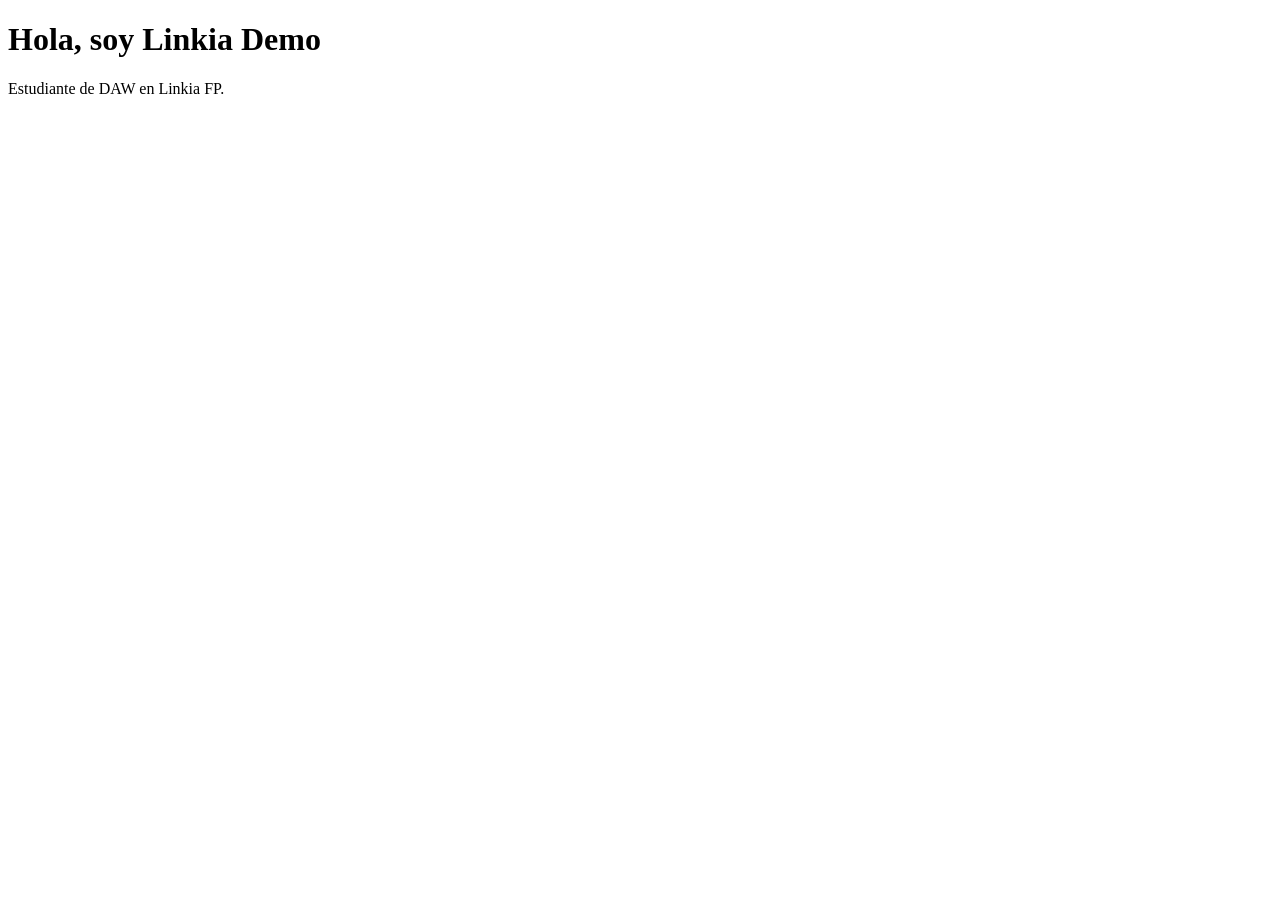
==== index.html @ 184da24e "Añade página inicial y README" ====
<!doctype html>
<html lang="es">
  <head>
    <meta charset="utf-8" />
    <title>Mi portfolio</title>
  </head>
  <body>
    <h1>Hola, soy Linkia Demo</h1>
    <p>Estudiante de DAW en Linkia FP.</p>
  </body>
</html>
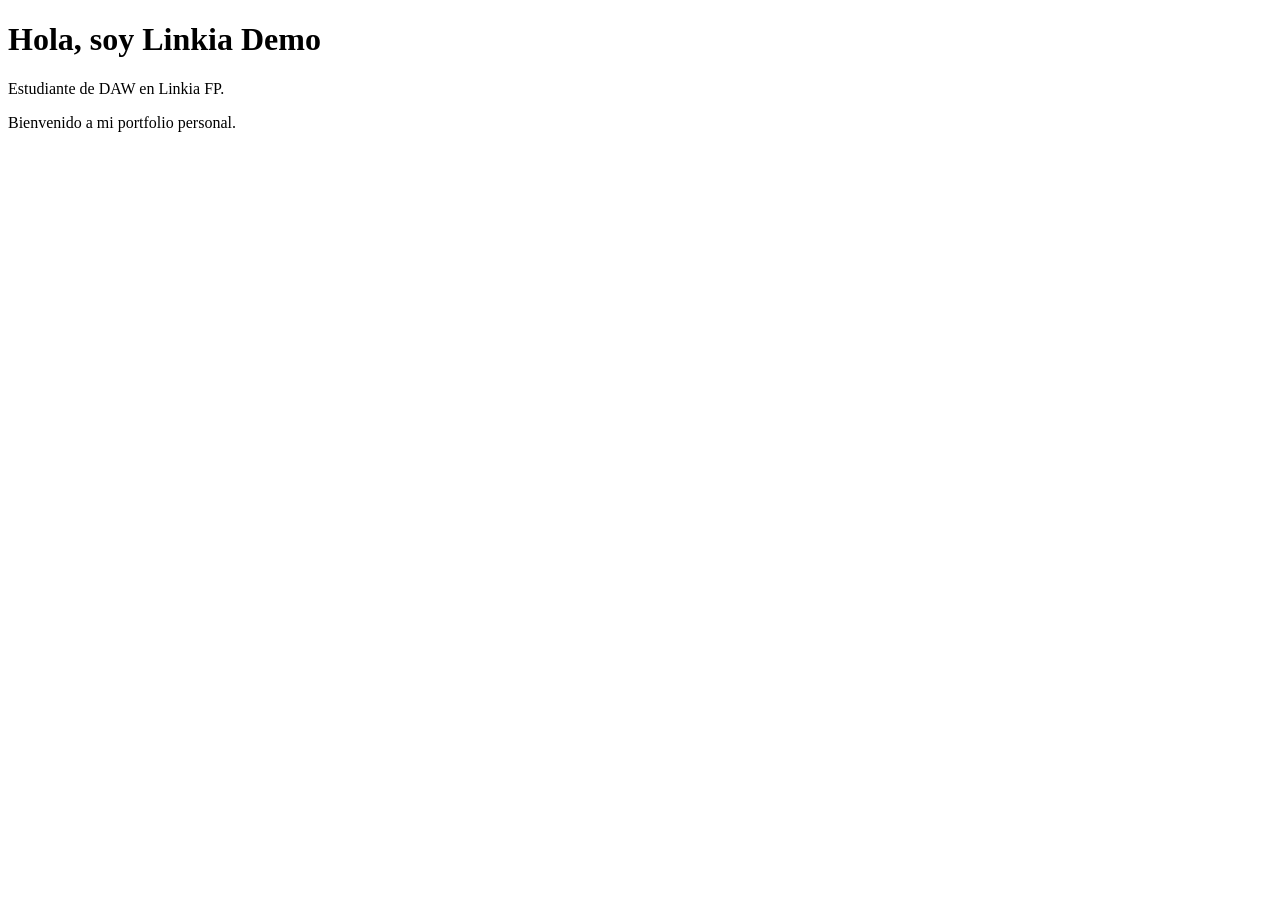
==== commit d34a32bb: "Añade un texto de bienvenida" ====
--- a/index.html
+++ b/index.html
@@ -7,5 +7,6 @@
   <body>
     <h1>Hola, soy Linkia Demo</h1>
     <p>Estudiante de DAW en Linkia FP.</p>
+    <p>Bienvenido a mi portfolio personal.</p>
   </body>
 </html>
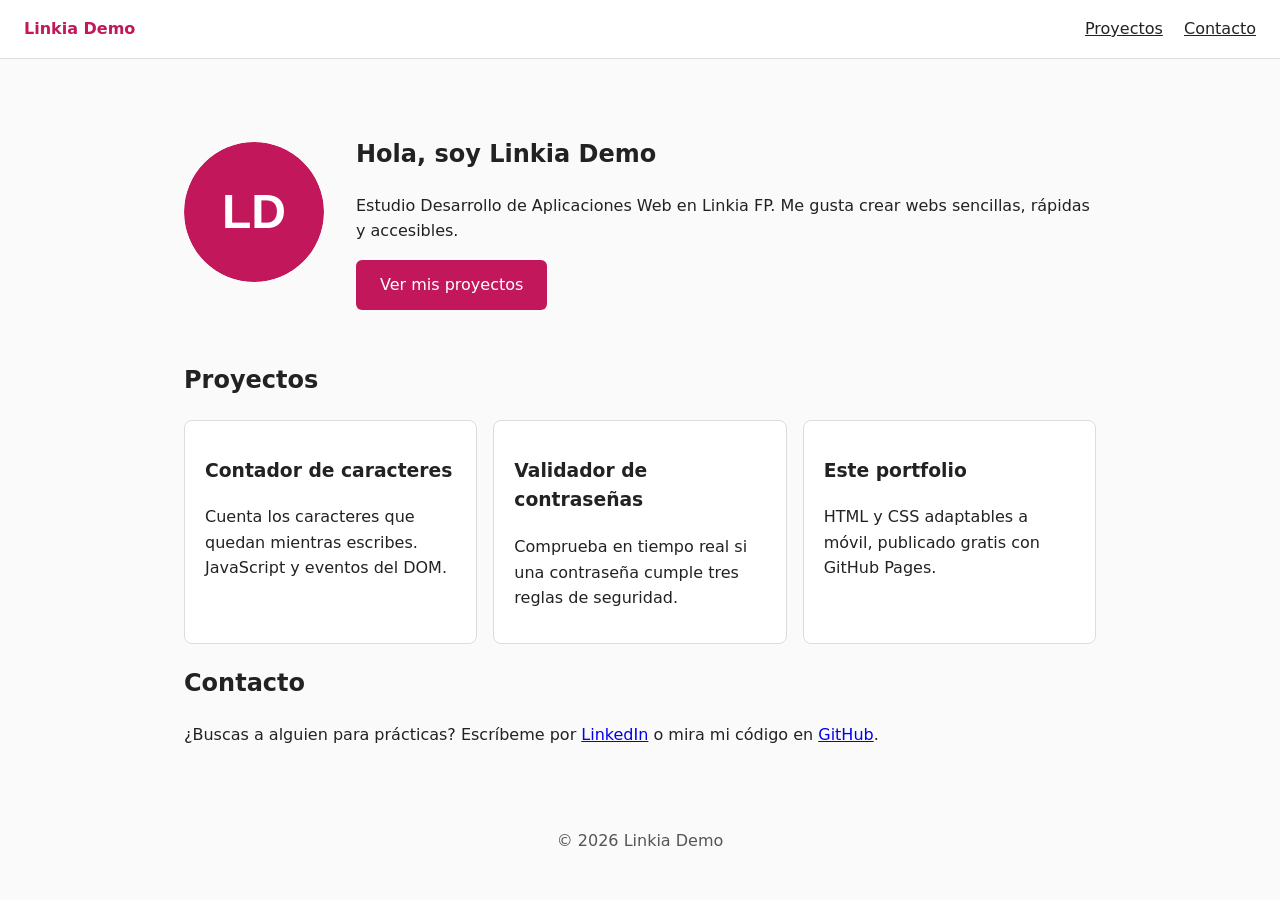
==== commit 614e731d: "Publica la primera versión de mi porfolio" ====
--- a/index.html
+++ b/index.html
@@ -1,12 +1,58 @@
-<!doctype html>
+<!DOCTYPE html>
 <html lang="es">
-  <head>
-    <meta charset="utf-8" />
-    <title>Mi portfolio</title>
-  </head>
-  <body>
-    <h1>Hola, soy Linkia Demo</h1>
-    <p>Estudiante de DAW en Linkia FP.</p>
-    <p>Bienvenido a mi portfolio personal.</p>
-  </body>
+<head>
+  <meta charset="utf-8">
+  <meta name="viewport" content="width=device-width, initial-scale=1">
+  <title>Linkia Demo · Estudiante de DAW</title>
+  <meta name="description" content="Portfolio de Linkia Demo, estudiante de Desarrollo de Aplicaciones Web en Linkia FP.">
+  <link rel="icon" href="avatar.svg">
+  <link rel="stylesheet" href="estilos.css">
+</head>
+<body>
+  <header class="cabecera">
+    <a class="logo" href="#inicio">Linkia Demo</a>
+    <nav>
+      <a href="#proyectos">Proyectos</a>
+      <a href="#contacto">Contacto</a>
+    </nav>
+  </header>
+
+  <main>
+    <section id="inicio" class="presentacion">
+      <img src="avatar.svg" alt="Avatar con las iniciales LD" width="140" height="140">
+      <div>
+        <h1>Hola, soy Linkia Demo</h1>
+        <p>Estudio Desarrollo de Aplicaciones Web en Linkia FP. Me gusta crear webs sencillas, rápidas y accesibles.</p>
+        <a class="boton" href="#proyectos">Ver mis proyectos</a>
+      </div>
+    </section>
+
+    <section id="proyectos">
+      <h2>Proyectos</h2>
+      <div class="tarjetas">
+        <article class="tarjeta">
+          <h3>Contador de caracteres</h3>
+          <p>Cuenta los caracteres que quedan mientras escribes. JavaScript y eventos del DOM.</p>
+        </article>
+        <article class="tarjeta">
+          <h3>Validador de contraseñas</h3>
+          <p>Comprueba en tiempo real si una contraseña cumple tres reglas de seguridad.</p>
+        </article>
+        <article class="tarjeta">
+          <h3>Este portfolio</h3>
+          <p>HTML y CSS adaptables a móvil, publicado gratis con GitHub Pages.</p>
+        </article>
+      </div>
+    </section>
+
+    <section id="contacto">
+      <h2>Contacto</h2>
+      <p>¿Buscas a alguien para prácticas? Escríbeme por <a href="https://www.linkedin.com/in/tu-usuario">LinkedIn</a> o mira mi código en <a href="https://github.com/linkia-demo-carlos">GitHub</a>.</p>
+    </section>
+  </main>
+
+  <footer>
+    <p>© 2026 Linkia Demo</p>
+  </footer>
+</body>
 </html>
--- a/estilos.css
+++ b/estilos.css
@@ -0,0 +1,60 @@
+:root {
+  --color-principal: #c2185b;
+  --color-texto: #222;
+  --color-fondo: #fafafa;
+  --color-tarjeta: #ffffff;
+}
+
+* { box-sizing: border-box; }
+
+body {
+  margin: 0;
+  font-family: system-ui, sans-serif;
+  line-height: 1.6;
+  color: var(--color-texto);
+  background: var(--color-fondo);
+}
+
+.cabecera {
+  display: flex;
+  justify-content: space-between;
+  align-items: center;
+  padding: 1rem 1.5rem;
+  background: var(--color-tarjeta);
+  border-bottom: 1px solid #ddd;
+}
+
+.logo { font-weight: bold; color: var(--color-principal); text-decoration: none; }
+nav a { margin-left: 1rem; color: var(--color-texto); }
+
+main { max-width: 960px; margin: 0 auto; padding: 1.5rem; }
+
+/* Móvil primero: todo en una columna */
+.presentacion { text-align: center; padding: 2rem 0; }
+.presentacion img { border-radius: 50%; }
+
+.boton {
+  display: inline-block;
+  padding: 0.75rem 1.5rem;
+  background: var(--color-principal);
+  color: #fff;
+  border-radius: 6px;
+  text-decoration: none;
+}
+
+.tarjetas { display: grid; gap: 1rem; }
+
+.tarjeta {
+  background: var(--color-tarjeta);
+  border: 1px solid #ddd;
+  border-radius: 8px;
+  padding: 1rem 1.25rem;
+}
+
+footer { text-align: center; padding: 1.5rem; color: #555; }
+
+/* Pantallas anchas: foto al lado y tres columnas */
+@media (min-width: 768px) {
+  .presentacion { display: flex; align-items: center; gap: 2rem; text-align: left; }
+  .tarjetas { grid-template-columns: repeat(3, 1fr); }
+}
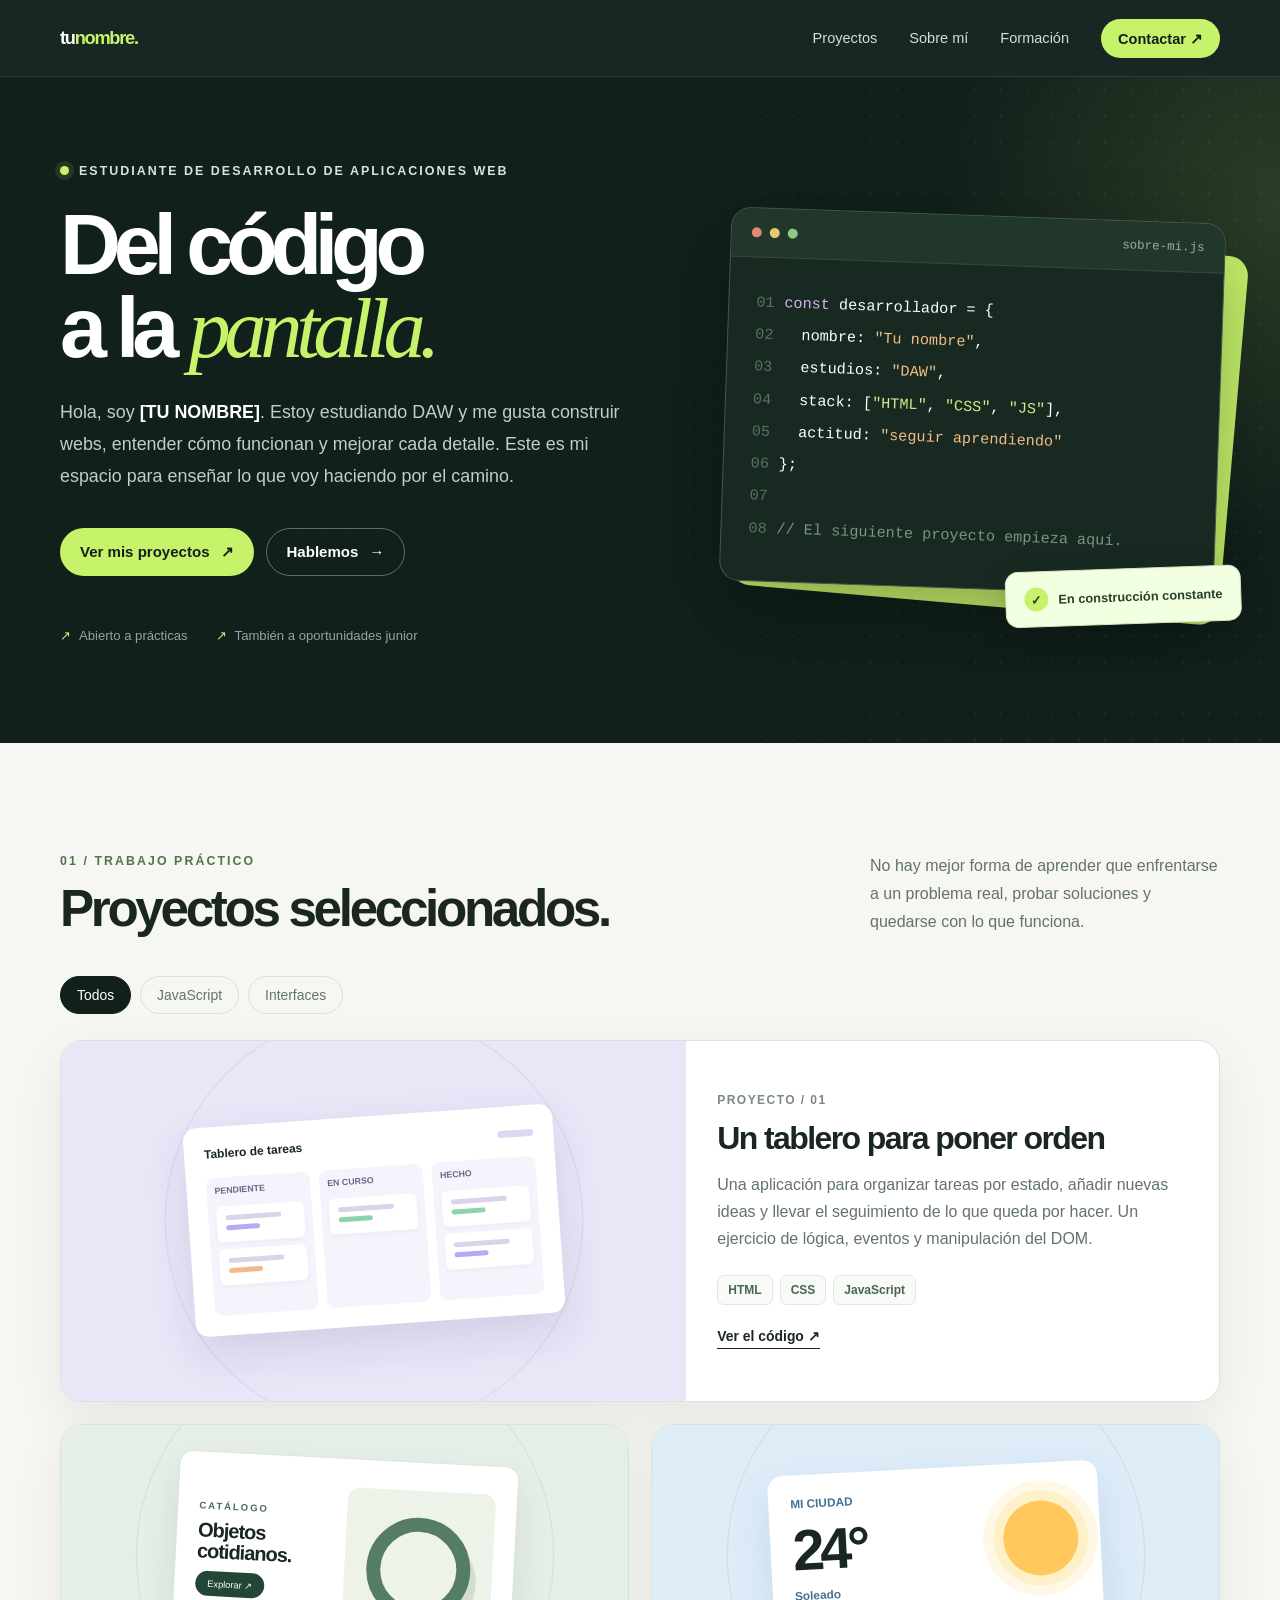
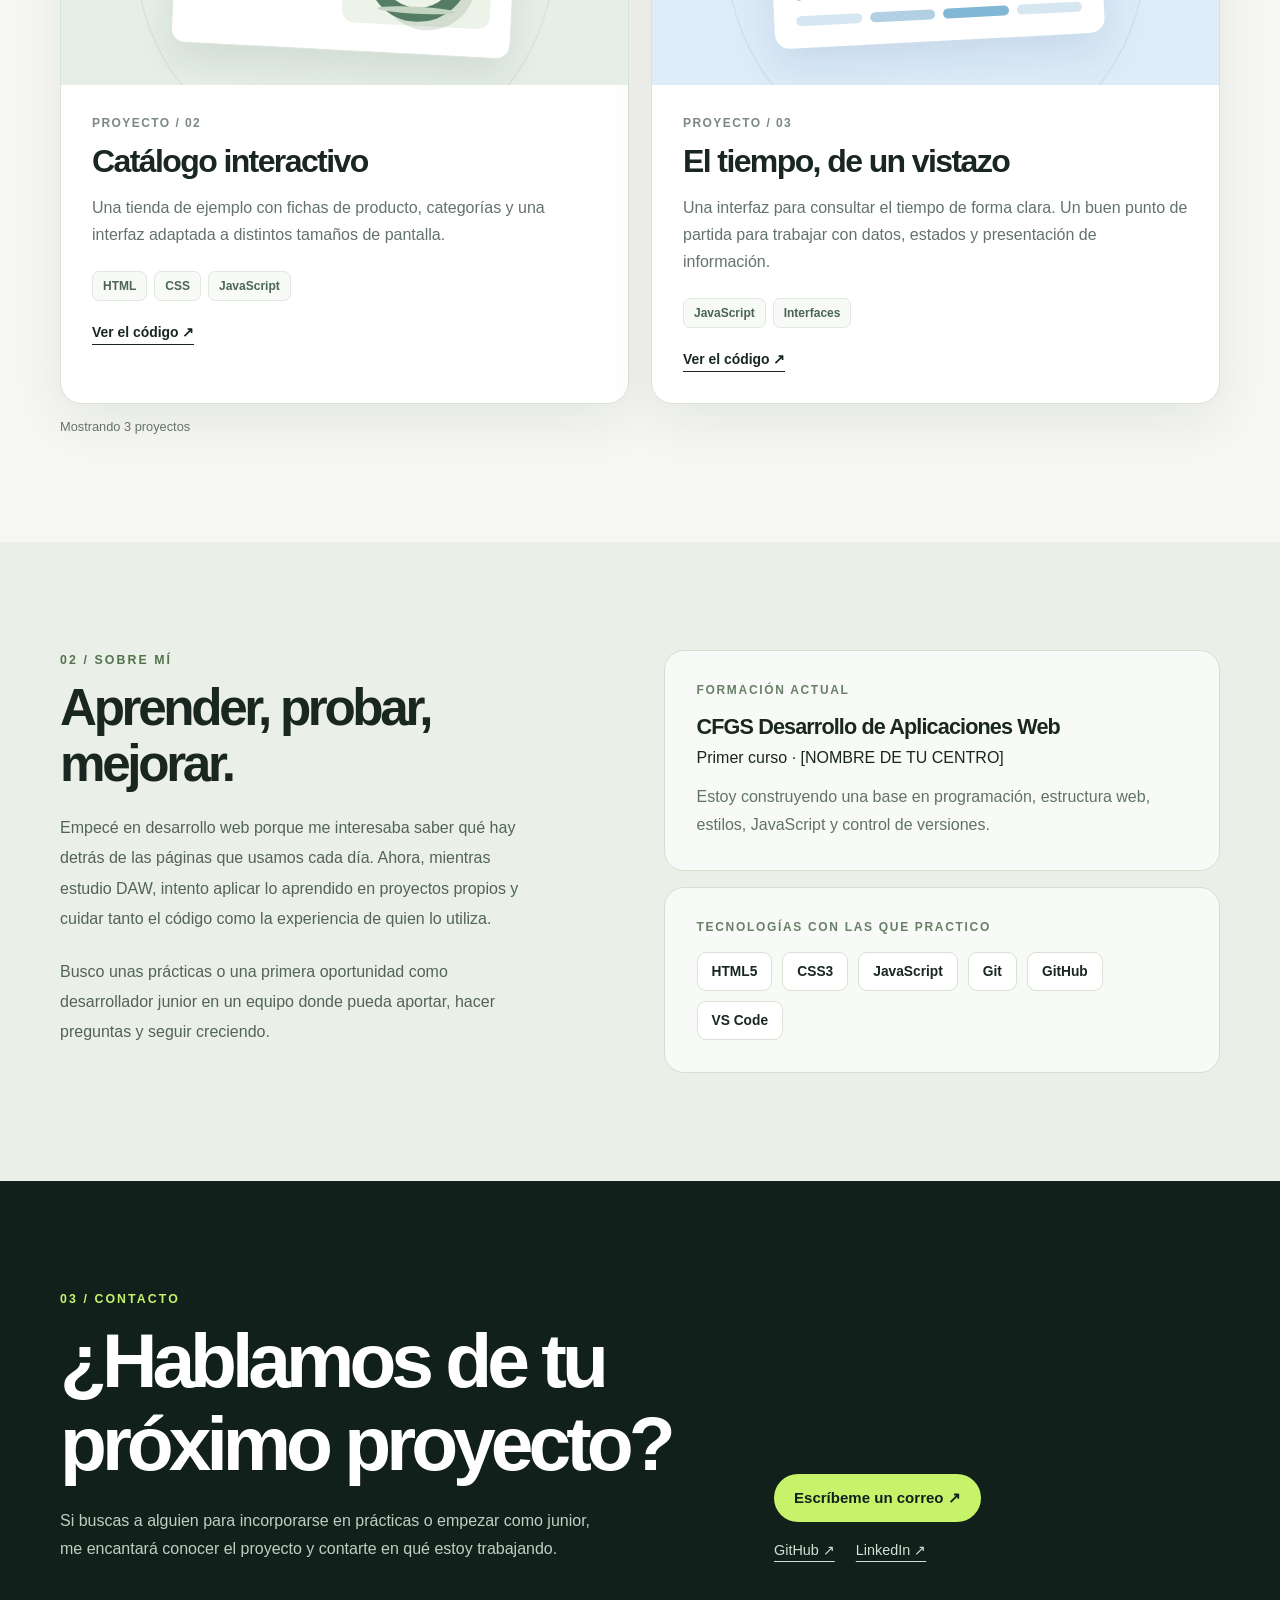
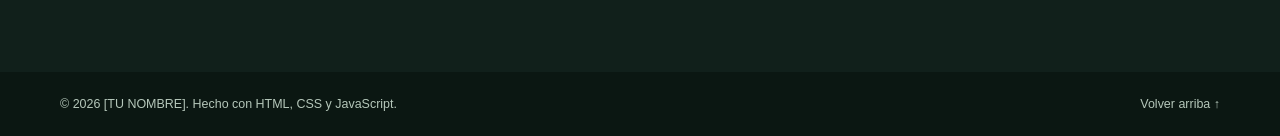
==== commit d11378ad: "Nueva versión de la web" ====
--- a/index.html
+++ b/index.html
@@ -1,58 +1,421 @@
 <!DOCTYPE html>
 <html lang="es">
 <head>
-  <meta charset="utf-8">
-  <meta name="viewport" content="width=device-width, initial-scale=1">
-  <title>Linkia Demo · Estudiante de DAW</title>
-  <meta name="description" content="Portfolio de Linkia Demo, estudiante de Desarrollo de Aplicaciones Web en Linkia FP.">
-  <link rel="icon" href="avatar.svg">
-  <link rel="stylesheet" href="estilos.css">
+  <meta charset="UTF-8">
+  <meta name="viewport" content="width=device-width, initial-scale=1.0">
+  <meta name="description" content="Portfolio de desarrollo web: proyectos, formación y contacto.">
+  <meta name="theme-color" content="#11201b">
+  <title>Tu Nombre | Desarrollo web</title>
+  <style>
+    :root {
+      --dark: #11201b;
+      --dark-2: #1c3028;
+      --paper: #f6f7f2;
+      --white: #ffffff;
+      --ink: #192720;
+      --muted: #63736a;
+      --line: #dbe2d9;
+      --lime: #c7f36b;
+      --radius: 22px;
+      --shadow: 0 18px 50px rgba(17, 32, 27, .07);
+    }
+
+    * { box-sizing: border-box; }
+    html { scroll-behavior: smooth; }
+    body { margin: 0; font-family: "Segoe UI", Arial, sans-serif; color: var(--ink); background: var(--paper); }
+    a { color: inherit; text-decoration: none; }
+    button { font: inherit; cursor: pointer; }
+    [hidden] { display: none !important; }
+    ::selection { background: var(--lime); color: var(--dark); }
+    :focus-visible { outline: 3px solid #75ad34; outline-offset: 4px; }
+    section { scroll-margin-top: 90px; }
+    .container { width: min(1160px, calc(100% - 44px)); margin: 0 auto; }
+    .skip-link { position: absolute; top: -60px; left: 12px; z-index: 200; padding: 12px 16px; background: var(--lime); }
+    .skip-link:focus { top: 12px; }
+
+    /* Navegación */
+    .site-header { position: sticky; top: 0; z-index: 100; background: rgba(17, 32, 27, .97); backdrop-filter: blur(16px); border-bottom: 1px solid rgba(255,255,255,.1); }
+    .nav { min-height: 76px; display: flex; align-items: center; justify-content: space-between; gap: 25px; }
+    .logo { color: white; font-size: 1.14rem; font-weight: 800; letter-spacing: -.07em; white-space: nowrap; }
+    .logo span { color: var(--lime); }
+    .nav-links { display: flex; align-items: center; gap: 32px; }
+    .nav-links a { color: #d3ded5; font-size: .91rem; transition: color .2s; }
+    .nav-links a:hover, .nav-links a:focus-visible { color: var(--lime); }
+    .nav-links .nav-contact { color: var(--dark); background: var(--lime); padding: 11px 17px; border-radius: 100px; font-weight: 700; }
+    .nav-links .nav-contact:hover { color: var(--dark); background: #d9ff92; }
+    .menu-button { display: none; padding: 9px 12px; color: white; background: transparent; border: 1px solid #4b6156; border-radius: 10px; }
+
+    /* Portada */
+    .hero { position: relative; overflow: hidden; color: white; background: var(--dark); }
+    .hero::before { content: ""; position: absolute; width: 740px; height: 740px; right: -370px; top: -240px; border-radius: 50%; background: radial-gradient(circle, rgba(199,243,107,.14), transparent 65%); pointer-events: none; }
+    .hero::after { content: ""; position: absolute; inset: 0; background-image: radial-gradient(rgba(255,255,255,.07) 1px, transparent 1px); background-size: 26px 26px; mask-image: linear-gradient(90deg, transparent, black); pointer-events: none; }
+    .hero-grid { position: relative; z-index: 1; display: grid; grid-template-columns: 1.1fr .9fr; align-items: center; gap: 60px; min-height: 620px; padding: 84px 0 100px; }
+    .eyebrow { display: inline-flex; align-items: center; gap: 10px; margin: 0 0 26px; color: #d6e5d8; font-size: .78rem; font-weight: 700; letter-spacing: .16em; text-transform: uppercase; }
+    .dot { width: 9px; height: 9px; flex: none; border-radius: 50%; background: var(--lime); box-shadow: 0 0 0 5px rgba(199,243,107,.11); }
+    h1, h2, h3, p { margin-top: 0; }
+    h1 { margin-bottom: 25px; font-size: clamp(3.5rem, 6.6vw, 6.6rem); line-height: .99; letter-spacing: -.085em; font-weight: 800; }
+    h1 em { color: var(--lime); font-family: Georgia, serif; font-weight: 400; letter-spacing: -.075em; }
+    .hero-intro { max-width: 570px; color: #c1cec5; font-size: 1.12rem; line-height: 1.8; }
+    .hero-intro strong { color: white; font-weight: 650; }
+    .hero-actions { display: flex; flex-wrap: wrap; gap: 12px; margin-top: 35px; }
+    .button { display: inline-flex; justify-content: center; align-items: center; gap: 11px; min-height: 48px; padding: 13px 20px; border-radius: 100px; font-size: .94rem; font-weight: 750; transition: transform .2s, background .2s, border-color .2s; }
+    .button:hover { transform: translateY(-2px); }
+    .button-primary { color: var(--dark); background: var(--lime); }
+    .button-primary:hover { background: #ddff9b; }
+    .button-secondary { color: white; border: 1px solid #5d7165; }
+    .button-secondary:hover { border-color: var(--lime); }
+    .hero-footer { display: flex; flex-wrap: wrap; gap: 16px 28px; margin-top: 52px; color: #91a69a; font-size: .82rem; }
+    .hero-footer span::before { content: "↗"; color: var(--lime); margin-right: 8px; }
+
+    /* Una ventana de código creada con HTML y CSS */
+    .visual { position: relative; min-width: 0; transform: rotate(2deg); }
+    .visual::before { content: ""; position: absolute; z-index: -1; inset: 20px -15px -16px 20px; background: var(--lime); border-radius: 20px; transform: rotate(3deg); }
+    .editor { overflow: hidden; border: 1px solid #425a4d; border-radius: 20px; background: #172921; box-shadow: 0 30px 80px rgba(0,0,0,.3); }
+    .editor-bar { display: flex; align-items: center; gap: 8px; padding: 17px 20px; border-bottom: 1px solid #344a3c; background: #21372b; }
+    .editor-bar i { width: 10px; height: 10px; border-radius: 50%; background: #e58576; }
+    .editor-bar i:nth-child(2) { background: #e8c76f; }
+    .editor-bar i:nth-child(3) { background: #8ecb87; }
+    .editor-title { margin-left: auto; color: #9baea1; font: .78rem Consolas, monospace; }
+    .editor-body { padding: 29px 27px 36px; font: clamp(.78rem, 1.3vw, .95rem)/2.12 Consolas, "Courier New", monospace; white-space: nowrap; }
+    .editor-body .line-number { display: inline-block; width: 28px; color: #597263; user-select: none; }
+    .syntax-purple { color: #d7b0f2; }
+    .syntax-lime { color: #cced89; }
+    .syntax-orange { color: #f3bd86; }
+    .syntax-comment { color: #799585; }
+    .editor-note { position: absolute; right: -28px; bottom: -30px; display: flex; align-items: center; gap: 10px; padding: 15px 18px; border: 1px solid #d4e7bf; border-radius: 13px; background: #f3ffe1; color: #25412d; font-size: .8rem; font-weight: 750; box-shadow: 0 10px 30px rgba(0,0,0,.15); transform: rotate(-4deg); }
+    .editor-note::before { content: "✓"; display: grid; place-items: center; width: 24px; height: 24px; border-radius: 50%; background: var(--lime); }
+
+    /* Secciones */
+    .section { padding: 108px 0; }
+    .section-heading { display: flex; align-items: end; justify-content: space-between; gap: 28px; margin-bottom: 40px; }
+    .kicker { color: #53734c; font-size: .77rem; font-weight: 800; letter-spacing: .17em; text-transform: uppercase; }
+    .section h2 { margin: 12px 0 0; font-size: clamp(2.4rem, 4vw, 4.3rem); letter-spacing: -.065em; line-height: 1.08; }
+    .section-subtitle { max-width: 350px; margin: 0; color: var(--muted); line-height: 1.75; }
+
+    /* Filtros y proyectos */
+    .filters { display: flex; flex-wrap: wrap; gap: 9px; margin-bottom: 26px; }
+    .filter { padding: 10px 16px; border: 1px solid var(--line); border-radius: 100px; background: transparent; color: var(--muted); font-size: .87rem; }
+    .filter[aria-pressed="true"] { border-color: var(--dark); background: var(--dark); color: white; }
+    .projects-grid { display: grid; grid-template-columns: repeat(2, minmax(0,1fr)); gap: 22px; }
+    .project { overflow: hidden; border: 1px solid var(--line); border-radius: var(--radius); background: white; box-shadow: var(--shadow); transition: transform .25s, box-shadow .25s; }
+    .project:hover { transform: translateY(-5px); box-shadow: 0 24px 50px rgba(17,32,27,.12); }
+    .project-featured { display: grid; grid-template-columns: 1.08fr .92fr; grid-column: 1 / -1; min-height: 360px; }
+    .project-preview { display: grid; place-items: center; min-height: 260px; padding: 25px; position: relative; overflow: hidden; }
+    .project-featured .project-preview { min-height: 360px; }
+    .project-preview::before { content: ""; position: absolute; width: 320px; height: 320px; border: 1px solid rgba(0,0,0,.06); border-radius: 50%; transform: scale(1.3); }
+    .preview-board { background: #e9e6f8; }
+    .preview-shop { background: #e5efe8; }
+    .preview-weather { background: #deecf8; }
+    .mini-board { position: relative; width: min(100%, 370px); padding: 20px; border-radius: 13px; background: #fff; box-shadow: 0 18px 45px rgba(38,31,90,.12); transform: rotate(-4deg); }
+    .mini-title { display: flex; justify-content: space-between; align-items: center; margin-bottom: 17px; font-size: .75rem; font-weight: 800; }
+    .mini-title span { display: inline-block; width: 36px; height: 7px; border-radius: 10px; background: #dcd8f1; }
+    .kanban { display: grid; grid-template-columns: repeat(3,1fr); gap: 9px; }
+    .kanban-col { min-height: 138px; padding: 8px; border-radius: 8px; background: #f5f3fb; }
+    .kanban-label { margin-bottom: 11px; font-size: .55rem; font-weight: 800; color: #6c6489; }
+    .task { height: 36px; margin-bottom: 7px; padding: 9px; border-radius: 6px; background: #fff; box-shadow: 0 2px 5px rgba(0,0,0,.04); }
+    .task::before, .task::after { content: ""; display: block; width: 80%; height: 5px; border-radius: 8px; background: #d8d4e9; }
+    .task::after { width: 48%; margin-top: 5px; background: #b9a8f3; }
+    .task.green::after { background: #8cd4b0; }
+    .task.orange::after { background: #f2ba8b; }
+    .mini-shop { position: relative; display: grid; grid-template-columns: 1fr 1fr; align-items: center; width: min(100%, 340px); height: 193px; padding: 21px; border: 1px solid #dce6dd; border-radius: 14px; background: #fff; transform: rotate(3deg); box-shadow: 0 18px 35px rgba(17,32,27,.09); }
+    .shop-label { color: #4b695b; font-size: .6rem; letter-spacing: .2em; font-weight: 800; }
+    .shop-name { margin: 9px 0; font-size: 1.25rem; font-weight: 800; line-height: 1.05; letter-spacing: -.05em; }
+    .shop-button { display: inline-block; padding: 7px 12px; border-radius: 100px; background: #244637; color: #fff; font-size: .58rem; }
+    .shop-object { position: relative; height: 135px; border-radius: 12px; background: #eef3e9; }
+    .shop-object::before { content: ""; position: absolute; top: 27px; left: 50%; width: 76px; height: 76px; border: 14px solid #557d64; border-radius: 50%; transform: translateX(-50%); box-shadow: 10px 12px 0 -4px rgba(23,72,39,.13); }
+    .shop-object::after { content: ""; position: absolute; bottom: 12px; left: 50%; width: 78px; height: 7px; border-radius: 50%; background: #c3d5c0; transform: translateX(-50%); }
+    .mini-weather { position: relative; width: min(100%, 330px); padding: 22px; border-radius: 15px; background: #fff; box-shadow: 0 18px 40px rgba(35,83,128,.12); transform: rotate(-3deg); }
+    .weather-top { display: flex; align-items: center; justify-content: space-between; gap: 15px; }
+    .weather-place { color: #467091; font-size: .74rem; font-weight: 800; }
+    .weather-temp { margin: 6px 0; font-size: 3.6rem; font-weight: 750; letter-spacing: -.08em; }
+    .sun { width: 75px; height: 75px; border-radius: 50%; background: #ffc75c; box-shadow: 0 0 0 10px #fff1c7, 0 0 0 20px #fff8e7; }
+    .weather-bars { display: flex; gap: 8px; margin-top: 13px; }
+    .weather-bars span { height: 10px; flex: 1; border-radius: 5px; background: #d7e7f1; }
+    .weather-bars span:nth-child(2) { background: #b1d0e3; }
+    .weather-bars span:nth-child(3) { background: #83b7d6; }
+    .project-body { display: flex; flex-direction: column; justify-content: center; padding: 31px; }
+    .project-index { color: #7b8980; font-size: .75rem; font-weight: 800; letter-spacing: .12em; }
+    .project h3 { margin: 13px 0 14px; font-size: clamp(1.55rem, 2.5vw, 2.1rem); letter-spacing: -.05em; }
+    .project-description { color: var(--muted); line-height: 1.7; }
+    .tags { display: flex; flex-wrap: wrap; gap: 7px; margin: 7px 0 23px; }
+    .tag { padding: 7px 10px; border: 1px solid #e1e8df; border-radius: 7px; color: #4a6554; background: #f8faf7; font-size: .75rem; font-weight: 650; }
+    .project-link { width: fit-content; padding-bottom: 4px; border-bottom: 1px solid currentColor; font-weight: 800; font-size: .87rem; }
+    .project-link:hover { color: #42712d; }
+    .filter-status { margin: 15px 0 0; color: var(--muted); font-size: .8rem; }
+
+    /* Formación y habilidades */
+    .about { background: #eaf0e7; }
+    .about-grid { display: grid; grid-template-columns: .95fr 1.05fr; gap: 100px; align-items: start; }
+    .about-copy { margin-top: 22px; max-width: 480px; color: #526357; line-height: 1.9; }
+    .about-card { padding: 32px; border: 1px solid #d6dfd2; border-radius: 20px; background: rgba(255,255,255,.67); }
+    .about-card + .about-card { margin-top: 16px; }
+    .card-overline { margin-bottom: 17px; color: #698068; font-size: .75rem; letter-spacing: .14em; text-transform: uppercase; font-weight: 800; }
+    .about-card h3 { margin-bottom: 9px; font-size: 1.35rem; letter-spacing: -.04em; }
+    .about-card p:last-child { margin-bottom: 0; color: #607268; line-height: 1.7; }
+    .skill-list { display: flex; flex-wrap: wrap; gap: 10px; margin-top: 18px; }
+    .skill { padding: 11px 14px; border-radius: 9px; background: #fff; border: 1px solid #d7e2d4; font-size: .86rem; font-weight: 700; }
+
+    /* Contacto y pie */
+    .contact { background: var(--dark); color: white; }
+    .contact-inner { display: grid; grid-template-columns: 1.2fr .8fr; align-items: end; gap: 45px; }
+    .contact .kicker { color: var(--lime); }
+    .contact h2 { max-width: 620px; font-size: clamp(3rem, 6vw, 6rem); }
+    .contact p { max-width: 540px; margin: 22px 0 0; color: #bfd0c2; line-height: 1.8; }
+    .contact-actions { display: flex; flex-direction: column; align-items: flex-start; gap: 20px; padding-bottom: 6px; }
+    .socials { display: flex; flex-wrap: wrap; gap: 21px; }
+    .socials a { color: #d1e0d4; font-size: .9rem; text-decoration: underline; text-underline-offset: 6px; }
+    .socials a:hover { color: var(--lime); }
+    .footer { padding: 25px 0; color: #b5c7ba; background: #0b1712; font-size: .78rem; }
+    .footer-inner { display: flex; align-items: center; justify-content: space-between; gap: 14px; }
+    .footer p { margin: 0; }
+
+    @media (max-width: 920px) {
+      .hero-grid { gap: 42px; grid-template-columns: 1fr; padding: 70px 0 90px; }
+      .hero-copy { max-width: 690px; }
+      .visual { width: min(490px, calc(100% - 20px)); margin: 0 auto; }
+      .about-grid { gap: 50px; }
+      .editor-body { font-size: .9rem; }
+    }
+    @media (max-width: 680px) {
+      .container { width: min(100% - 32px, 1160px); }
+      .nav { min-height: 66px; }
+      .menu-button { display: inline-block; }
+      .nav-links { display: none; position: absolute; top: 66px; left: 0; right: 0; padding: 22px; align-items: stretch; flex-direction: column; gap: 22px; background: #182920; border-bottom: 1px solid #3b5144; }
+      .nav-links.open { display: flex; }
+      .nav-links .nav-contact { text-align: center; }
+      .hero-grid { min-height: auto; padding: 62px 0 84px; }
+      h1 { font-size: clamp(3.15rem, 12vw, 4.9rem); }
+      .hero-intro { font-size: 1rem; }
+      .hero-footer { margin-top: 33px; }
+      .visual { margin-top: 10px; }
+      .editor-note { right: -8px; bottom: -25px; }
+      .section { padding: 75px 0; }
+      .section-heading { display: block; }
+      .section-subtitle { margin-top: 18px; }
+      .projects-grid { grid-template-columns: 1fr; }
+      .project-featured { grid-column: auto; display: block; }
+      .project-featured .project-preview { min-height: 270px; }
+      .about-grid, .contact-inner { grid-template-columns: 1fr; gap: 28px; }
+      .about-card { padding: 25px; }
+      .contact-actions { align-items: flex-start; }
+      .footer-inner { align-items: flex-start; flex-direction: column; }
+    }
+    @media (prefers-reduced-motion: reduce) {
+      html { scroll-behavior: auto; }
+      *, *::before, *::after { transition: none !important; animation: none !important; }
+    }
+  </style>
 </head>
 <body>
-  <header class="cabecera">
-    <a class="logo" href="#inicio">Linkia Demo</a>
-    <nav>
-      <a href="#proyectos">Proyectos</a>
-      <a href="#contacto">Contacto</a>
+  <a class="skip-link" href="#contenido">Ir al contenido</a>
+
+  <header class="site-header">
+    <nav class="container nav" aria-label="Navegación principal">
+      <a class="logo" href="#inicio" aria-label="Volver al inicio">tu<span>nombre.</span></a>
+      <button class="menu-button" id="menuButton" aria-controls="navLinks" aria-expanded="false" type="button">Menú ☰</button>
+      <div class="nav-links" id="navLinks">
+        <a href="#proyectos">Proyectos</a>
+        <a href="#sobre-mi">Sobre mí</a>
+        <a href="#formacion">Formación</a>
+        <a class="nav-contact" href="#contacto">Contactar ↗</a>
+      </div>
     </nav>
   </header>
 
-  <main>
-    <section id="inicio" class="presentacion">
-      <img src="avatar.svg" alt="Avatar con las iniciales LD" width="140" height="140">
-      <div>
-        <h1>Hola, soy Linkia Demo</h1>
-        <p>Estudio Desarrollo de Aplicaciones Web en Linkia FP. Me gusta crear webs sencillas, rápidas y accesibles.</p>
-        <a class="boton" href="#proyectos">Ver mis proyectos</a>
+  <main id="contenido">
+    <section class="hero" id="inicio" aria-labelledby="hero-title">
+      <div class="container hero-grid">
+        <div class="hero-copy">
+          <p class="eyebrow"><span class="dot" aria-hidden="true"></span> Estudiante de Desarrollo de Aplicaciones Web</p>
+          <h1 id="hero-title">Del código<br>a la <em>pantalla.</em></h1>
+          <p class="hero-intro">Hola, soy <strong>[TU NOMBRE]</strong>. Estoy estudiando DAW y me gusta construir webs, entender cómo funcionan y mejorar cada detalle. Este es mi espacio para enseñar lo que voy haciendo por el camino.</p>
+          <div class="hero-actions">
+            <a class="button button-primary" href="#proyectos">Ver mis proyectos <span aria-hidden="true">↗</span></a>
+            <a class="button button-secondary" href="#contacto">Hablemos <span aria-hidden="true">→</span></a>
+          </div>
+          <div class="hero-footer"><span>Abierto a prácticas</span><span>También a oportunidades junior</span></div>
+        </div>
+
+        <div class="visual" aria-label="Ilustración de un editor de código">
+          <div class="editor" aria-hidden="true">
+            <div class="editor-bar"><i></i><i></i><i></i><span class="editor-title">sobre-mi.js</span></div>
+            <div class="editor-body">
+              <div><span class="line-number">01</span><span class="syntax-purple">const</span> desarrollador = {</div>
+              <div><span class="line-number">02</span>&nbsp; nombre: <span class="syntax-orange">"Tu nombre"</span>,</div>
+              <div><span class="line-number">03</span>&nbsp; estudios: <span class="syntax-orange">"DAW"</span>,</div>
+              <div><span class="line-number">04</span>&nbsp; stack: [<span class="syntax-lime">"HTML"</span>, <span class="syntax-lime">"CSS"</span>, <span class="syntax-lime">"JS"</span>],</div>
+              <div><span class="line-number">05</span>&nbsp; actitud: <span class="syntax-orange">"seguir aprendiendo"</span></div>
+              <div><span class="line-number">06</span>};</div>
+              <div><span class="line-number">07</span>&nbsp;</div>
+              <div><span class="line-number">08</span><span class="syntax-comment">// El siguiente proyecto empieza aquí.</span></div>
+            </div>
+          </div>
+          <div class="editor-note">En construcción constante</div>
+        </div>
       </div>
     </section>
 
-    <section id="proyectos">
-      <h2>Proyectos</h2>
-      <div class="tarjetas">
-        <article class="tarjeta">
-          <h3>Contador de caracteres</h3>
-          <p>Cuenta los caracteres que quedan mientras escribes. JavaScript y eventos del DOM.</p>
-        </article>
-        <article class="tarjeta">
-          <h3>Validador de contraseñas</h3>
-          <p>Comprueba en tiempo real si una contraseña cumple tres reglas de seguridad.</p>
-        </article>
-        <article class="tarjeta">
-          <h3>Este portfolio</h3>
-          <p>HTML y CSS adaptables a móvil, publicado gratis con GitHub Pages.</p>
-        </article>
+    <section class="section" id="proyectos" aria-labelledby="proyectos-title">
+      <div class="container">
+        <div class="section-heading reveal">
+          <div><span class="kicker">01 / Trabajo práctico</span><h2 id="proyectos-title">Proyectos seleccionados<span aria-hidden="true">.</span></h2></div>
+          <p class="section-subtitle">No hay mejor forma de aprender que enfrentarse a un problema real, probar soluciones y quedarse con lo que funciona.</p>
+        </div>
+
+        <!-- EJEMPLOS: reemplaza estos tres proyectos, descripciones y enlaces por los tuyos antes de publicar. -->
+        <div class="filters" role="group" aria-label="Filtrar proyectos">
+          <button class="filter" data-filter="todos" aria-pressed="true" type="button">Todos</button>
+          <button class="filter" data-filter="javascript" aria-pressed="false" type="button">JavaScript</button>
+          <button class="filter" data-filter="interfaces" aria-pressed="false" type="button">Interfaces</button>
+        </div>
+
+        <div class="projects-grid" id="projectsGrid">
+          <article class="project project-featured reveal" data-category="javascript interfaces">
+            <div class="project-preview preview-board" aria-hidden="true">
+              <div class="mini-board">
+                <div class="mini-title">Tablero de tareas <span></span></div>
+                <div class="kanban">
+                  <div class="kanban-col"><div class="kanban-label">PENDIENTE</div><div class="task"></div><div class="task orange"></div></div>
+                  <div class="kanban-col"><div class="kanban-label">EN CURSO</div><div class="task green"></div></div>
+                  <div class="kanban-col"><div class="kanban-label">HECHO</div><div class="task green"></div><div class="task"></div></div>
+                </div>
+              </div>
+            </div>
+            <div class="project-body">
+              <span class="project-index">PROYECTO / 01</span>
+              <h3>Un tablero para poner orden</h3>
+              <p class="project-description">Una aplicación para organizar tareas por estado, añadir nuevas ideas y llevar el seguimiento de lo que queda por hacer. Un ejercicio de lógica, eventos y manipulación del DOM.</p>
+              <div class="tags"><span class="tag">HTML</span><span class="tag">CSS</span><span class="tag">JavaScript</span></div>
+              <a class="project-link" href="https://github.com/TU_USUARIO/REPOSITORIO_1" target="_blank" rel="noopener noreferrer" aria-label="Ver el código del proyecto 1 en GitHub">Ver el código ↗</a>
+            </div>
+          </article>
+
+          <article class="project reveal" data-category="interfaces javascript">
+            <div class="project-preview preview-shop" aria-hidden="true">
+              <div class="mini-shop"><div><div class="shop-label">CATÁLOGO</div><div class="shop-name">Objetos<br>cotidianos.</div><span class="shop-button">Explorar ↗</span></div><div class="shop-object"></div></div>
+            </div>
+            <div class="project-body">
+              <span class="project-index">PROYECTO / 02</span>
+              <h3>Catálogo interactivo</h3>
+              <p class="project-description">Una tienda de ejemplo con fichas de producto, categorías y una interfaz adaptada a distintos tamaños de pantalla.</p>
+              <div class="tags"><span class="tag">HTML</span><span class="tag">CSS</span><span class="tag">JavaScript</span></div>
+              <a class="project-link" href="https://github.com/TU_USUARIO/REPOSITORIO_2" target="_blank" rel="noopener noreferrer" aria-label="Ver el código del proyecto 2 en GitHub">Ver el código ↗</a>
+            </div>
+          </article>
+
+          <article class="project reveal" data-category="javascript">
+            <div class="project-preview preview-weather" aria-hidden="true">
+              <div class="mini-weather"><div class="weather-top"><div><div class="weather-place">MI CIUDAD</div><div class="weather-temp">24°</div><div class="weather-place">Soleado</div></div><div class="sun"></div></div><div class="weather-bars"><span></span><span></span><span></span><span></span></div></div>
+            </div>
+            <div class="project-body">
+              <span class="project-index">PROYECTO / 03</span>
+              <h3>El tiempo, de un vistazo</h3>
+              <p class="project-description">Una interfaz para consultar el tiempo de forma clara. Un buen punto de partida para trabajar con datos, estados y presentación de información.</p>
+              <div class="tags"><span class="tag">JavaScript</span><span class="tag">Interfaces</span></div>
+              <a class="project-link" href="https://github.com/TU_USUARIO/REPOSITORIO_3" target="_blank" rel="noopener noreferrer" aria-label="Ver el código del proyecto 3 en GitHub">Ver el código ↗</a>
+            </div>
+          </article>
+        </div>
+        <p class="filter-status" id="filterStatus" aria-live="polite">Mostrando 3 proyectos</p>
       </div>
     </section>
 
-    <section id="contacto">
-      <h2>Contacto</h2>
-      <p>¿Buscas a alguien para prácticas? Escríbeme por <a href="https://www.linkedin.com/in/tu-usuario">LinkedIn</a> o mira mi código en <a href="https://github.com/linkia-demo-carlos">GitHub</a>.</p>
+    <section class="section about" id="sobre-mi" aria-labelledby="about-title">
+      <div class="container about-grid">
+        <div class="reveal">
+          <span class="kicker">02 / Sobre mí</span>
+          <h2 id="about-title">Aprender, probar, mejorar.</h2>
+          <p class="about-copy">Empecé en desarrollo web porque me interesaba saber qué hay detrás de las páginas que usamos cada día. Ahora, mientras estudio DAW, intento aplicar lo aprendido en proyectos propios y cuidar tanto el código como la experiencia de quien lo utiliza.</p>
+          <p class="about-copy">Busco unas prácticas o una primera oportunidad como desarrollador junior en un equipo donde pueda aportar, hacer preguntas y seguir creciendo.</p>
+        </div>
+        <div id="formacion" class="reveal">
+          <div class="about-card">
+            <p class="card-overline">Formación actual</p>
+            <h3>CFGS Desarrollo de Aplicaciones Web</h3>
+            <p>Primer curso · [NOMBRE DE TU CENTRO]</p>
+            <p>Estoy construyendo una base en programación, estructura web, estilos, JavaScript y control de versiones.</p>
+          </div>
+          <div class="about-card">
+            <p class="card-overline">Tecnologías con las que practico</p>
+            <div class="skill-list" aria-label="Tecnologías"><span class="skill">HTML5</span><span class="skill">CSS3</span><span class="skill">JavaScript</span><span class="skill">Git</span><span class="skill">GitHub</span><span class="skill">VS Code</span></div>
+          </div>
+        </div>
+      </div>
+    </section>
+
+    <section class="section contact" id="contacto" aria-labelledby="contact-title">
+      <div class="container contact-inner">
+        <div class="reveal">
+          <span class="kicker">03 / Contacto</span>
+          <h2 id="contact-title">¿Hablamos de tu próximo proyecto?</h2>
+          <p>Si buscas a alguien para incorporarse en prácticas o empezar como junior, me encantará conocer el proyecto y contarte en qué estoy trabajando.</p>
+        </div>
+        <div class="contact-actions reveal">
+          <!-- Cambia el correo y los enlaces antes de publicar. -->
+          <a class="button button-primary" href="mailto:tu.correo@ejemplo.com?subject=Contacto%20desde%20tu%20portfolio">Escríbeme un correo ↗</a>
+          <div class="socials">
+            <a href="https://github.com/TU_USUARIO" target="_blank" rel="noopener noreferrer">GitHub ↗</a>
+            <a href="https://www.linkedin.com/in/TU_PERFIL" target="_blank" rel="noopener noreferrer">LinkedIn ↗</a>
+          </div>
+        </div>
+      </div>
     </section>
   </main>
 
-  <footer>
-    <p>© 2026 Linkia Demo</p>
+  <footer class="footer">
+    <div class="container footer-inner">
+      <p>© <span id="year"></span> [TU NOMBRE]. Hecho con HTML, CSS y JavaScript.</p>
+      <a href="#inicio">Volver arriba ↑</a>
+    </div>
   </footer>
+
+  <script>
+    // Menú para pantallas pequeñas
+    const menuButton = document.getElementById("menuButton");
+    const navLinks = document.getElementById("navLinks");
+
+    function cerrarMenu() {
+      navLinks.classList.remove("open");
+      menuButton.setAttribute("aria-expanded", "false");
+    }
+
+    menuButton.addEventListener("click", () => {
+      const abierto = navLinks.classList.toggle("open");
+      menuButton.setAttribute("aria-expanded", String(abierto));
+    });
+    navLinks.querySelectorAll("a").forEach(enlace => {
+      enlace.addEventListener("click", cerrarMenu);
+    });
+    document.addEventListener("keydown", evento => {
+      if (evento.key === "Escape") cerrarMenu();
+    });
+
+    // Filtros de proyectos
+    const filtros = document.querySelectorAll("[data-filter]");
+    const proyectos = document.querySelectorAll(".project");
+    const filterStatus = document.getElementById("filterStatus");
+
+    filtros.forEach(boton => {
+      boton.addEventListener("click", () => {
+        const categoria = boton.dataset.filter;
+        filtros.forEach(filtro => {
+          filtro.setAttribute("aria-pressed", String(filtro === boton));
+        });
+
+        let visibles = 0;
+        proyectos.forEach(proyecto => {
+          const categorias = proyecto.dataset.category.split(" ");
+          const mostrar = categoria === "todos" || categorias.includes(categoria);
+          proyecto.hidden = !mostrar;
+          if (mostrar) visibles++;
+        });
+        filterStatus.textContent = `Mostrando ${visibles} ${visibles === 1 ? "proyecto" : "proyectos"}`;
+      });
+    });
+
+    // Año actualizado automáticamente
+    document.getElementById("year").textContent = new Date().getFullYear();
+
+  </script>
 </body>
 </html>
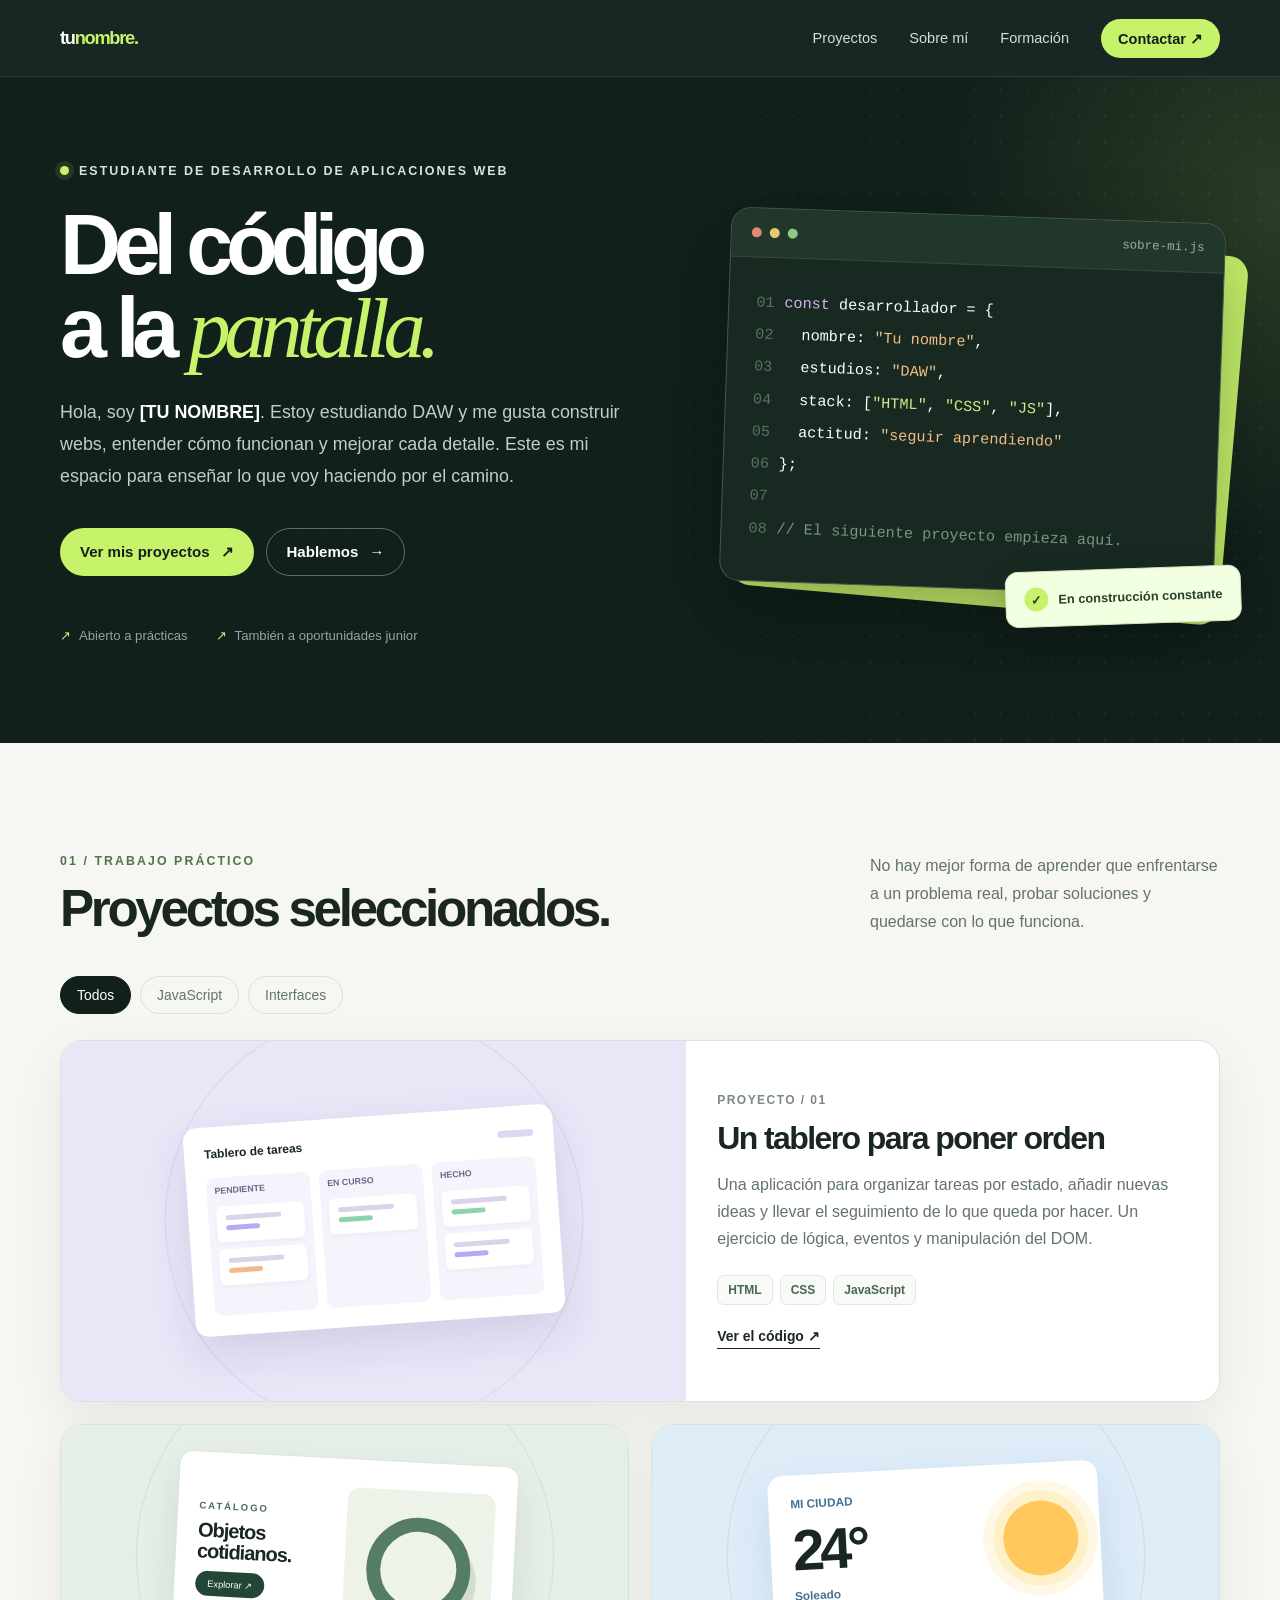
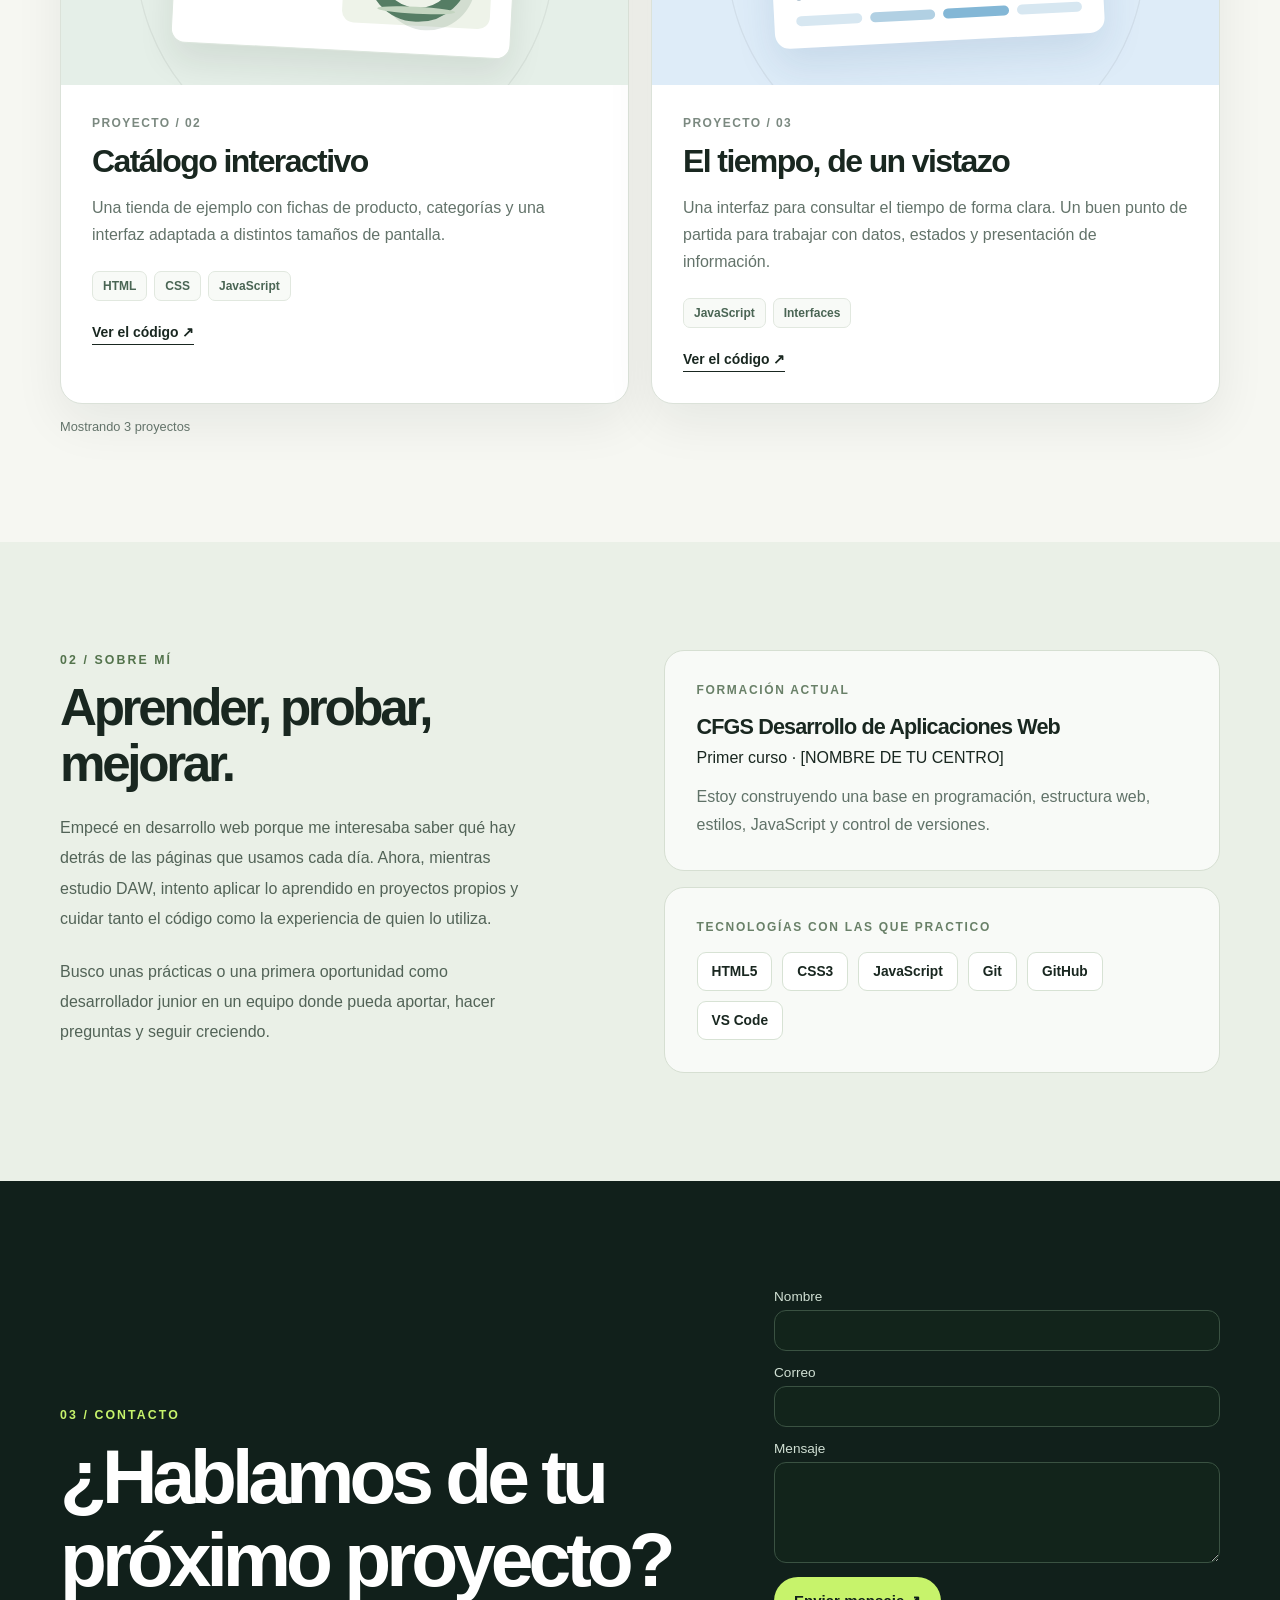
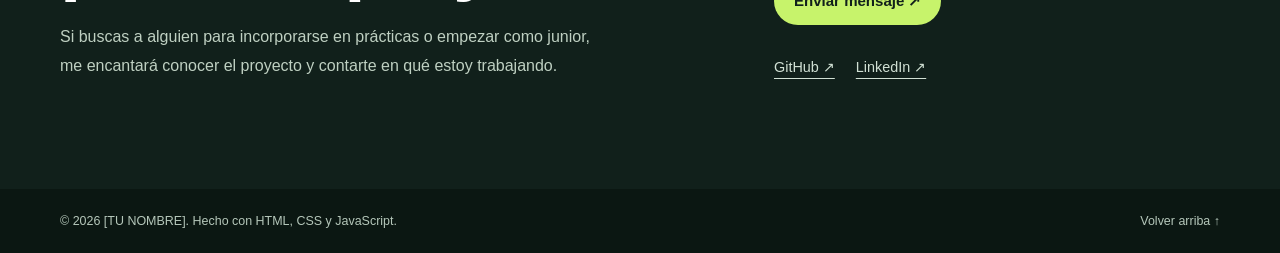
==== commit 5e31ff35: "Añado un formulario de contacto AJAX al porfolio" ====
--- a/index.html
+++ b/index.html
@@ -162,6 +162,12 @@
     .contact h2 { max-width: 620px; font-size: clamp(3rem, 6vw, 6rem); }
     .contact p { max-width: 540px; margin: 22px 0 0; color: #bfd0c2; line-height: 1.8; }
     .contact-actions { display: flex; flex-direction: column; align-items: flex-start; gap: 20px; padding-bottom: 6px; }
+    .contact-form { display: grid; gap: 14px; width: 100%; }
+    .contact-form label { display: grid; gap: 6px; font-size: .85rem; color: #d1e0d4; }
+    .contact-form input, .contact-form textarea { width: 100%; padding: 12px 14px; border: 1px solid #3a5242; border-radius: 12px; background: #12241b; color: white; font: inherit; }
+    .contact-form input:focus, .contact-form textarea:focus { outline: 2px solid var(--lime); }
+    .contact-form button { justify-self: start; cursor: pointer; border: 0; }
+    .contact .form-status { margin: 0; font-size: .9rem; color: var(--lime); }
     .socials { display: flex; flex-wrap: wrap; gap: 21px; }
     .socials a { color: #d1e0d4; font-size: .9rem; text-decoration: underline; text-underline-offset: 6px; }
     .socials a:hover { color: var(--lime); }
@@ -351,8 +357,16 @@
           <p>Si buscas a alguien para incorporarse en prácticas o empezar como junior, me encantará conocer el proyecto y contarte en qué estoy trabajando.</p>
         </div>
         <div class="contact-actions reveal">
-          <!-- Cambia el correo y los enlaces antes de publicar. -->
-          <a class="button button-primary" href="mailto:tu.correo@ejemplo.com?subject=Contacto%20desde%20tu%20portfolio">Escríbeme un correo ↗</a>
+          <form class="contact-form" id="contact-form" action="https://formsubmit.co/cyuste@gmail.com" method="POST">
+            <label>Nombre <input type="text" name="name" required maxlength="100" autocomplete="name"></label>
+            <label>Correo <input type="email" name="email" required maxlength="150" autocomplete="email"></label>
+            <label>Mensaje <textarea name="message" rows="5" required maxlength="2000"></textarea></label>
+            <input type="hidden" name="_subject" value="Nuevo mensaje desde tu portfolio">
+            <input type="hidden" name="_captcha" value="false">
+            <input type="text" name="_honey" tabindex="-1" autocomplete="off" style="display:none">
+            <button class="button button-primary" type="submit">Enviar mensaje ↗</button>
+            <p class="form-status" id="form-status" role="status" aria-live="polite"></p>
+          </form>
           <div class="socials">
             <a href="https://github.com/TU_USUARIO" target="_blank" rel="noopener noreferrer">GitHub ↗</a>
             <a href="https://www.linkedin.com/in/TU_PERFIL" target="_blank" rel="noopener noreferrer">LinkedIn ↗</a>
@@ -413,6 +427,26 @@
       });
     });
 
+    // Envío del formulario de contacto sin recargar la página
+    const form = document.getElementById("contact-form");
+    const formStatus = document.getElementById("form-status");
+    form.addEventListener("submit", async evento => {
+      evento.preventDefault();
+      formStatus.textContent = "Enviando...";
+      try {
+        const respuesta = await fetch("https://formsubmit.co/ajax/cyuste@gmail.com", {
+          method: "POST",
+          headers: { Accept: "application/json" },
+          body: new FormData(form)
+        });
+        if (!respuesta.ok) throw new Error();
+        form.reset();
+        formStatus.textContent = "¡Mensaje enviado! Te responderé pronto.";
+      } catch {
+        formStatus.textContent = "No se pudo enviar. Inténtalo de nuevo o escribe a cyuste@gmail.com.";
+      }
+    });
+
     // Año actualizado automáticamente
     document.getElementById("year").textContent = new Date().getFullYear();
 
